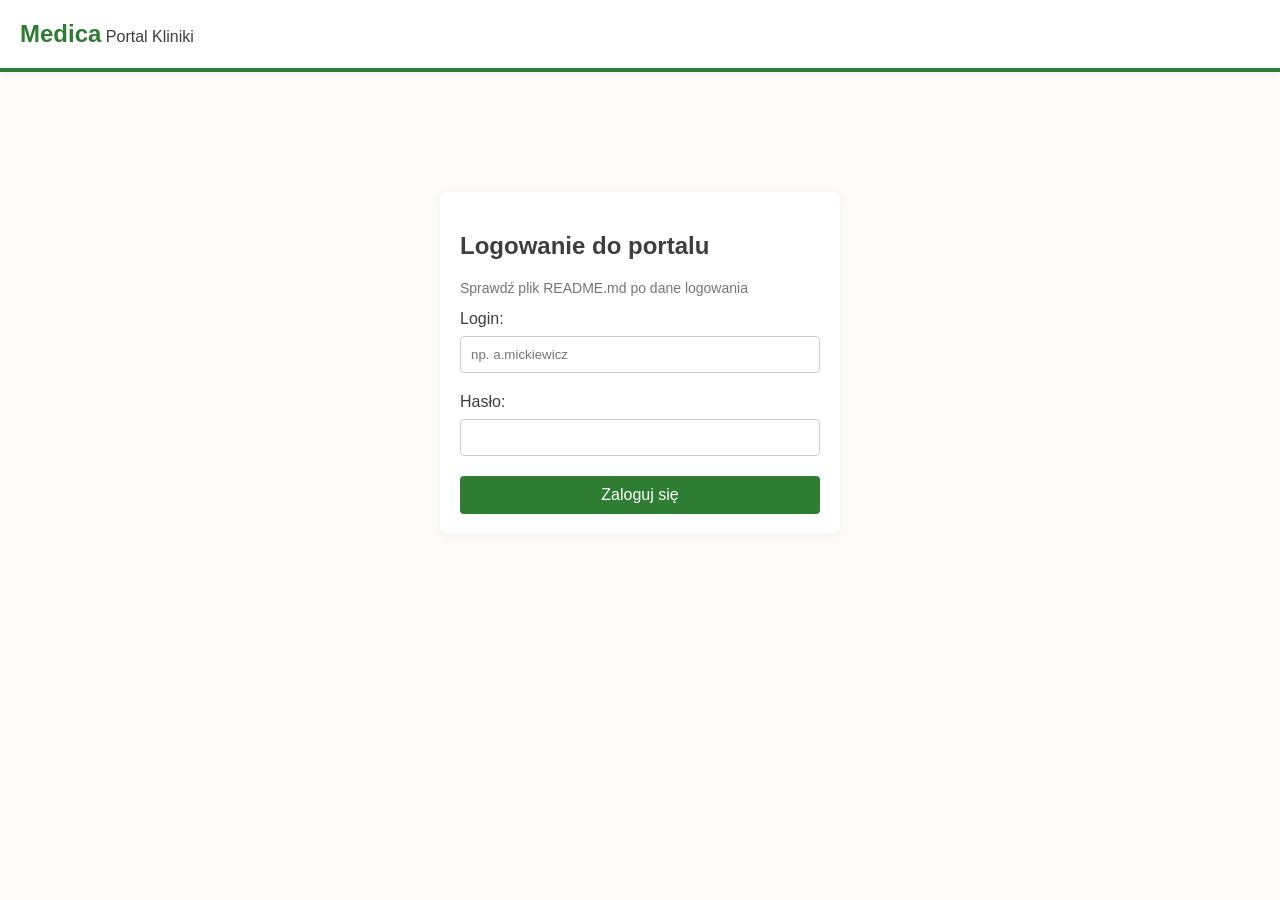
==== index.html @ 2a31a49c "Implement Medica Clinic Portal" ====
<!DOCTYPE html>
<html lang="pl">
<head>
    <meta charset="UTF-8">
    <meta name="viewport" content="width=device-width, initial-scale=1.0">
    <title>Medica - Logowanie</title>
    <link rel="stylesheet" href="css/style.css">
</head>
<body>
    <header>
        <div class="logo"><span>Medica</span> Portal Kliniki</div>
    </header>

    <div class="container login-container">
        <div class="card">
            <h2>Logowanie do portalu</h2>
            <p style="color:var(--text-muted); font-size: 14px;">Sprawdź plik README.md po dane logowania</p>
            <div id="login-error" class="error-msg hidden">Nieprawidłowy login lub hasło.</div>
            
            <form id="login-form">
                <label>Login:</label>
                <input type="text" id="username" required placeholder="np. a.mickiewicz">
                
                <label>Hasło:</label>
                <input type="password" id="password" required>
                
                <button type="submit" style="width: 100%;">Zaloguj się</button>
            </form>
        </div>
    </div>

    <script src="js/data.js"></script>
    <script src="js/app.js"></script>
    <script>
        document.getElementById('login-form').addEventListener('submit', function(e) {
            e.preventDefault();
            const userBox = document.getElementById('username').value.trim();
            const passBox = document.getElementById('password').value;
            const error = document.getElementById('login-error');

            const user = clinicData.users.find(u => u.username === userBox && u.password === passBox);

            if (user) {
                // remove sensitive data
                const safeUser = { ...user };
                delete safeUser.password;
                localStorage.setItem('medicaUser', JSON.stringify(safeUser));
                
                if (user.role === 'patient') {
                    window.location.href = 'patient.html';
                } else {
                    window.location.href = 'doctor.html';
                }
            } else {
                error.classList.remove('hidden');
            }
        });
    </script>
</body>
</html>
---- css/style.css ----
:root {
    --bg-color: #FDFBF7; /* Beige background */
    --card-bg: #FFFFFF;
    --primary-color: #2E7D32; /* Green accent */
    --primary-light: #A5D6A7;
    --text-main: #3E3E3E;
    --text-muted: #757575;
    --border-color: #E0E0E0;
    --danger: #D32F2F;
}

body {
    font-family: 'Segoe UI', Tahoma, Geneva, Verdana, sans-serif;
    background-color: var(--bg-color);
    color: var(--text-main);
    margin: 0;
    padding: 0;
}

.container {
    max-width: 1200px;
    margin: 0 auto;
    padding: 20px;
}

header {
    background-color: var(--card-bg);
    padding: 20px;
    box-shadow: 0 2px 4px rgba(0,0,0,0.05);
    display: flex;
    justify-content: space-between;
    align-items: center;
    border-bottom: 4px solid var(--primary-color);
}

.logo span {
    color: var(--primary-color);
    font-weight: bold;
    font-size: 24px;
}

button {
    background-color: var(--primary-color);
    color: white;
    border: none;
    padding: 10px 20px;
    border-radius: 4px;
    cursor: pointer;
    font-size: 16px;
    transition: background-color 0.2s;
}

button:hover {
    background-color: #1B5E20;
}

button.secondary {
    background-color: transparent;
    color: var(--primary-color);
    border: 1px solid var(--primary-color);
}

button.secondary:hover {
    background-color: var(--primary-light);
    color: #1B5E20;
}

.card {
    background: var(--card-bg);
    border-radius: 8px;
    padding: 20px;
    margin-bottom: 20px;
    box-shadow: 0 2px 8px rgba(0,0,0,0.05);
}

input[type="text"], input[type="password"], input[type="date"] {
    width: 100%;
    padding: 10px;
    margin: 8px 0 20px 0;
    display: inline-block;
    border: 1px solid #ccc;
    border-radius: 4px;
    box-sizing: border-box;
    font-family: inherit;
}

.login-container {
    max-width: 400px;
    margin: 100px auto;
}

.dashboard-grid {
    display: grid;
    grid-template-columns: 1fr 1fr;
    gap: 20px;
}

@media (max-width: 768px) {
    .dashboard-grid {
        grid-template-columns: 1fr;
    }
}

.data-table {
    width: 100%;
    border-collapse: collapse;
}

.data-table th, .data-table td {
    border-bottom: 1px solid var(--border-color);
    padding: 12px 8px;
    text-align: left;
}

.data-table th {
    color: var(--text-muted);
    font-weight: 500;
}

.tag {
    display: inline-block;
    padding: 4px 8px;
    border-radius: 12px;
    font-size: 12px;
    background: var(--primary-light);
    color: #1B5E20;
}

.hidden {
    display: none !important;
}

.error-msg {
    color: var(--danger);
    margin-bottom: 10px;
    font-size: 14px;
}

/* Modal for DOCTOR */
.modal {
    display: none; 
    position: fixed; 
    z-index: 10; 
    left: 0;
    top: 0;
    width: 100%; 
    height: 100%; 
    background-color: rgba(0,0,0,0.4); 
}

.modal-content {
    background-color: var(--card-bg);
    margin: 15% auto; 
    padding: 20px;
    border: 1px solid #888;
    width: 300px;
    border-radius: 8px;
}
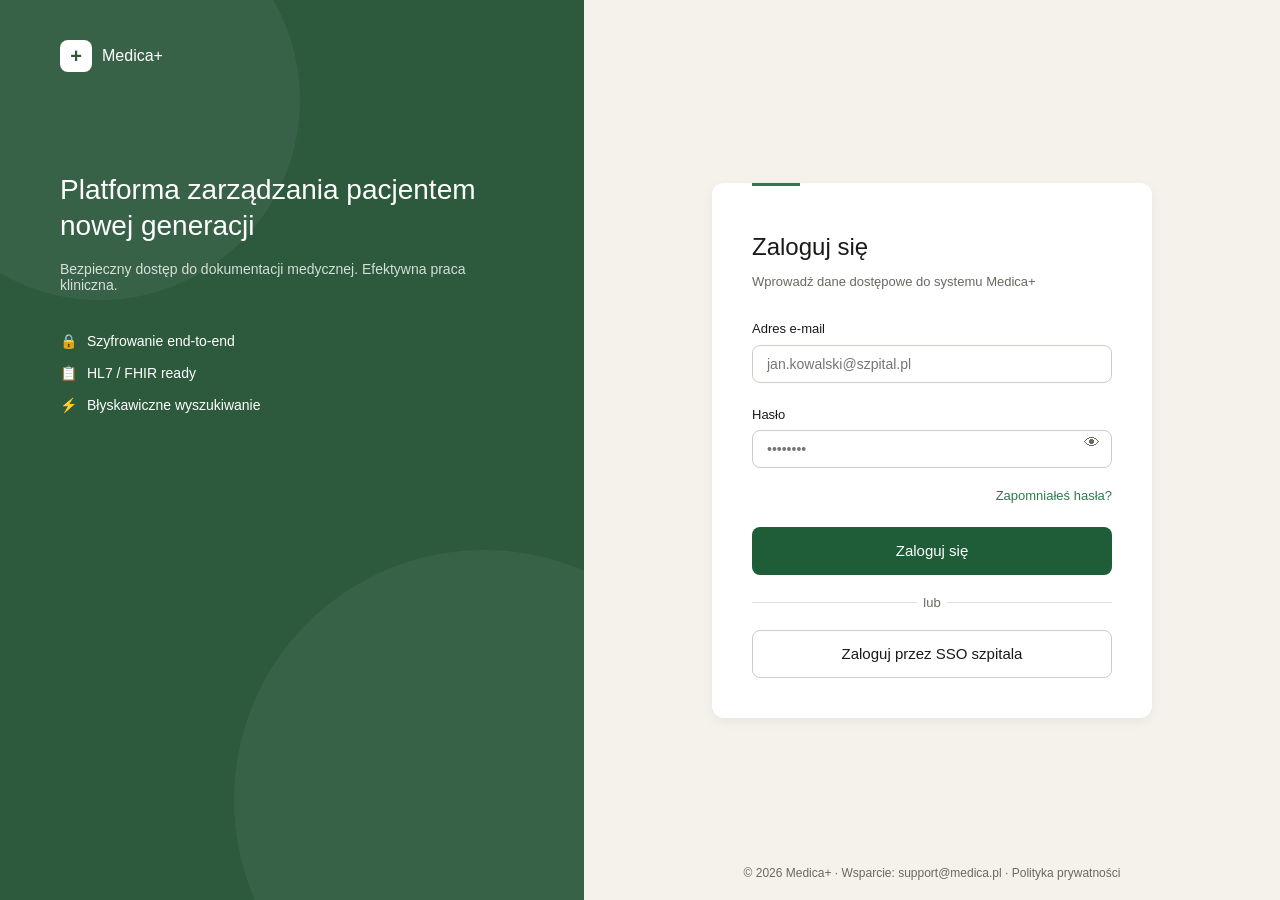
==== commit 20540036: "Apply specific design layout to login and patient profile screens" ====
--- a/index.html
+++ b/index.html
@@ -3,29 +3,66 @@
 <head>
     <meta charset="UTF-8">
     <meta name="viewport" content="width=device-width, initial-scale=1.0">
-    <title>Medica - Logowanie</title>
+    <title>Medica+ | Logowanie</title>
     <link rel="stylesheet" href="css/style.css">
 </head>
-<body>
-    <header>
-        <div class="logo"><span>Medica</span> Portal Kliniki</div>
-    </header>
-
-    <div class="container login-container">
-        <div class="card">
-            <h2>Logowanie do portalu</h2>
-            <p style="color:var(--text-muted); font-size: 14px;">Sprawdź plik README.md po dane logowania</p>
-            <div id="login-error" class="error-msg hidden">Nieprawidłowy login lub hasło.</div>
+<body style="margin:0; overflow:hidden;">
+    <div class="split-screen">
+        <div class="split-left">
+            <div class="bg-circle c1"></div>
+            <div class="bg-circle c2"></div>
             
-            <form id="login-form">
-                <label>Login:</label>
-                <input type="text" id="username" required placeholder="np. a.mickiewicz">
+            <div style="display:flex; align-items:center; gap:10px; font-weight:500; position:relative; z-index:2;">
+                <div style="background:white; color:#2D5A3D; width:32px; height:32px; display:flex; align-items:center; justify-content:center; border-radius:8px; font-size:20px; font-weight:bold;">+</div>
+                <span>Medica+</span>
+            </div>
+            
+            <div class="split-left-content">
+                <h1>Platforma zarządzania pacjentem nowej generacji</h1>
+                <p>Bezpieczny dostęp do dokumentacji medycznej. Efektywna praca kliniczna.</p>
                 
-                <label>Hasło:</label>
-                <input type="password" id="password" required>
+                <ul class="feature-list">
+                    <li><span>🔒</span> Szyfrowanie end-to-end</li>
+                    <li><span>📋</span> HL7 / FHIR ready</li>
+                    <li><span>⚡</span> Błyskawiczne wyszukiwanie</li>
+                </ul>
+            </div>
+        </div>
+        
+        <div class="split-right">
+            <div class="login-card">
+                <div class="login-accent-bar"></div>
+                <h2>Zaloguj się</h2>
+                <p class="subtitle">Wprowadź dane dostępowe do systemu Medica+</p>
                 
-                <button type="submit" style="width: 100%;">Zaloguj się</button>
-            </form>
+                <div id="login-error" class="error-msg hidden">Nieprawidłowy login lub hasło.</div>
+                
+                <form id="login-form">
+                    <label style="font-size:13px; font-weight:500;">Adres e-mail</label>
+                    <input type="text" id="username" required placeholder="jan.kowalski@szpital.pl" style="margin-bottom:16px;">
+                    
+                    <div style="display:flex; justify-content:space-between; align-items:center; margin-top:8px;">
+                        <label style="font-size:13px; font-weight:500;">Hasło</label>
+                    </div>
+                    <div style="position:relative;">
+                        <input type="password" id="password" required placeholder="••••••••" style="padding-right:40px;">
+                        <!-- simple eye icon representation -->
+                        <span style="position:absolute; right:12px; top:12px; color:var(--medica-text-secondary); cursor:pointer;">👁</span>
+                    </div>
+                    
+                    <a href="#" style="font-size:13px; display:block; text-align:right; margin-bottom:24px;">Zapomniałeś hasła?</a>
+                    
+                    <button type="submit" style="width: 100%; height:48px; border-radius:8px; font-size:15px;">Zaloguj się</button>
+                    
+                    <div class="separator">lub</div>
+                    
+                    <button type="button" class="secondary" style="width: 100%; height:48px; border-radius:8px; font-size:15px; border-color:#D0CCC4;">Zaloguj przez SSO szpitala</button>
+                </form>
+            </div>
+            
+            <div class="login-footer">
+                © 2026 Medica+ · Wsparcie: support@medica.pl · Polityka prywatności
+            </div>
         </div>
     </div>
 
@@ -41,7 +78,6 @@
             const user = clinicData.users.find(u => u.username === userBox && u.password === passBox);
 
             if (user) {
-                // remove sensitive data
                 const safeUser = { ...user };
                 delete safeUser.password;
                 localStorage.setItem('medicaUser', JSON.stringify(safeUser));
--- a/css/style.css
+++ b/css/style.css
@@ -1,18 +1,26 @@
 :root {
-    --bg-color: #FDFBF7; /* Beige background */
-    --card-bg: #FFFFFF;
-    --primary-color: #2E7D32; /* Green accent */
-    --primary-light: #A5D6A7;
-    --text-main: #3E3E3E;
-    --text-muted: #757575;
-    --border-color: #E0E0E0;
-    --danger: #D32F2F;
+    --medica-green-dark: #1F5C38;   
+    --medica-green-mid: #2D7A4F;    
+    --medica-green-light: #E8F5EE;  
+    --medica-green-text: #1B5E35;   
+    --medica-sidebar-bg: #FFFFFF;
+    --medica-page-bg: #F5F2EC;      
+    --medica-card-bg: #FFFFFF;
+    --medica-border: #E0DDD6;       
+    --medica-text-primary: #1A1A18;
+    --medica-text-secondary: #6B6860;
+    --medica-amber-bg: #FFF3E0;
+    --medica-amber-text: #B45309;
+    --medica-red-bg: #FEE2E2;
+    --medica-red-text: #991B1B;
+    
+    --bg-color: var(--medica-page-bg);
 }
 
 body {
     font-family: 'Segoe UI', Tahoma, Geneva, Verdana, sans-serif;
     background-color: var(--bg-color);
-    color: var(--text-main);
+    color: var(--medica-text-primary);
     margin: 0;
     padding: 0;
 }
@@ -23,107 +31,232 @@
     padding: 20px;
 }
 
-header {
-    background-color: var(--card-bg);
-    padding: 20px;
-    box-shadow: 0 2px 4px rgba(0,0,0,0.05);
-    display: flex;
-    justify-content: space-between;
-    align-items: center;
-    border-bottom: 4px solid var(--primary-color);
-}
-
-.logo span {
-    color: var(--primary-color);
-    font-weight: bold;
-    font-size: 24px;
+/* Base components */
+a {
+    color: var(--medica-green-mid);
+    text-decoration: none;
+}
+a:hover {
+    text-decoration: underline;
 }
 
 button {
-    background-color: var(--primary-color);
+    background-color: var(--medica-green-dark);
     color: white;
     border: none;
     padding: 10px 20px;
-    border-radius: 4px;
+    border-radius: 8px;
     cursor: pointer;
-    font-size: 16px;
-    transition: background-color 0.2s;
+    font-size: 14px;
+    font-weight: 500;
+    transition: background-color 0.2s, color 0.2s;
 }
 
 button:hover {
-    background-color: #1B5E20;
+    background-color: #16462A;
 }
 
 button.secondary {
     background-color: transparent;
-    color: var(--primary-color);
-    border: 1px solid var(--primary-color);
+    color: var(--medica-text-primary);
+    border: 1px solid var(--medica-border);
 }
 
 button.secondary:hover {
-    background-color: var(--primary-light);
-    color: #1B5E20;
+    background-color: #F9F9F9;
 }
 
 .card {
-    background: var(--card-bg);
+    background: var(--medica-card-bg);
     border-radius: 8px;
     padding: 20px;
     margin-bottom: 20px;
-    box-shadow: 0 2px 8px rgba(0,0,0,0.05);
+    box-shadow: 0 1px 3px rgba(0,0,0,0.05);
+    border: 1px solid var(--medica-border);
 }
 
 input[type="text"], input[type="password"], input[type="date"] {
     width: 100%;
-    padding: 10px;
+    padding: 10px 14px;
     margin: 8px 0 20px 0;
     display: inline-block;
-    border: 1px solid #ccc;
-    border-radius: 4px;
+    border: 1px solid #D0CCC4;
+    border-radius: 8px;
     box-sizing: border-box;
     font-family: inherit;
-}
-
-.login-container {
-    max-width: 400px;
-    margin: 100px auto;
-}
-
-.dashboard-grid {
-    display: grid;
-    grid-template-columns: 1fr 1fr;
-    gap: 20px;
-}
-
-@media (max-width: 768px) {
-    .dashboard-grid {
-        grid-template-columns: 1fr;
-    }
-}
-
+    font-size: 14px;
+}
+
+input:focus {
+    outline: none;
+    border-color: var(--medica-green-mid);
+}
+
+/* Custom Nav Header */
+.top-nav {
+    background-color: #FFFFFF;
+    border-bottom: 1px solid var(--medica-border);
+    height: 60px;
+    display: flex;
+    justify-content: space-between;
+    align-items: center;
+    padding: 0 24px;
+}
+
+.top-nav .logo {
+    display: flex;
+    align-items: center;
+    font-weight: 500;
+    font-size: 18px;
+}
+
+.top-nav .logo span.box {
+    display: inline-flex;
+    align-items: center;
+    justify-content: center;
+    width: 28px; height: 28px;
+    background: var(--medica-green-mid);
+    color: white;
+    border-radius: 6px;
+    margin-right: 10px;
+    font-weight: 600;
+}
+
+.top-nav .nav-links {
+    display: flex;
+    gap: 30px;
+}
+
+.top-nav .nav-links a {
+    color: var(--medica-text-secondary);
+    font-size: 14px;
+    padding: 20px 0;
+    text-decoration: none;
+}
+
+.top-nav .nav-links a.active {
+    color: var(--medica-text-primary);
+    border-bottom: 2px solid var(--medica-green-mid);
+    font-weight: 500;
+}
+
+.top-nav .user-profile {
+    display: flex;
+    align-items: center;
+    gap: 12px;
+    font-size: 14px;
+    font-weight: 500;
+}
+
+.top-nav .avatar {
+    width: 32px;
+    height: 32px;
+    border-radius: 50%;
+    background-color: var(--medica-green-light);
+    color: var(--medica-green-text);
+    display: flex;
+    align-items: center;
+    justify-content: center;
+    font-size: 12px;
+}
+
+/* Layout Setup */
+.layout-wrapper {
+    display: flex;
+    min-height: calc(100vh - 60px);
+}
+
+.sidebar {
+    width: 220px;
+    background: var(--medica-sidebar-bg);
+    border-right: 1px solid var(--medica-border);
+    padding: 20px 10px;
+}
+
+.sidebar-item {
+    display: flex;
+    align-items: center;
+    height: 40px;
+    padding-left: 16px;
+    margin-bottom: 4px;
+    border-radius: 8px;
+    color: var(--medica-text-secondary);
+    font-size: 14px;
+    cursor: pointer;
+    text-decoration: none;
+}
+
+.sidebar-item:hover {
+    background-color: #F9F9F9;
+}
+
+.sidebar-item.active {
+    background-color: var(--medica-green-light);
+    color: var(--medica-green-text);
+    font-weight: 500;
+}
+
+.sidebar-item.active::before {
+    content: "•";
+    color: var(--medica-green-mid);
+    font-size: 20px;
+    margin-right: 8px;
+}
+
+.main-content {
+    flex: 1;
+    padding: 24px 32px;
+}
+
+/* Data tables */
 .data-table {
     width: 100%;
     border-collapse: collapse;
 }
 
 .data-table th, .data-table td {
-    border-bottom: 1px solid var(--border-color);
-    padding: 12px 8px;
+    border-bottom: 1px solid var(--medica-border);
+    padding: 12px 10px;
     text-align: left;
+    font-size: 14px;
 }
 
 .data-table th {
-    color: var(--text-muted);
-    font-weight: 500;
-}
-
-.tag {
+    color: var(--medica-text-secondary);
+    font-weight: 500;
+    text-transform: uppercase;
+    font-size: 12px;
+}
+
+.data-table tbody tr:hover {
+    background-color: #FAFAFA;
+}
+
+/* Badges / Tags */
+.badge {
     display: inline-block;
-    padding: 4px 8px;
+    padding: 4px 10px;
     border-radius: 12px;
     font-size: 12px;
-    background: var(--primary-light);
-    color: #1B5E20;
+    font-weight: 500;
+}
+
+.badge-green { background: var(--medica-green-light); color: var(--medica-green-text); }
+.badge-amber { background: var(--medica-amber-bg); color: var(--medica-amber-text); }
+.badge-red { background: var(--medica-red-bg); color: var(--medica-red-text); }
+.badge-gray { background: #F3F4F6; color: #4B5563; }
+.badge-blue { background: #EFF6FF; color: #1D4ED8; }
+.badge-purple { background: #F3E8FF; color: #6D28D9; }
+
+.badge-icd {
+    background: var(--medica-green-light);
+    color: var(--medica-green-text);
+    font-family: monospace;
+    font-size: 12px;
+    border-radius: 6px;
+    padding: 4px 8px;
+    min-width: 40px;
+    text-align: center;
 }
 
 .hidden {
@@ -131,10 +264,274 @@
 }
 
 .error-msg {
-    color: var(--danger);
-    margin-bottom: 10px;
-    font-size: 14px;
-}
+    color: var(--medica-red-text);
+    background: var(--medica-red-bg);
+    padding: 10px;
+    border-radius: 6px;
+    margin-bottom: 15px;
+    font-size: 13px;
+}
+
+/* Login Split Screen */
+.split-screen {
+    display: flex;
+    height: 100vh;
+}
+
+.split-left {
+    width: 40%;
+    background-color: #2D5A3D;
+    color: white;
+    padding: 40px 60px;
+    position: relative;
+    overflow: hidden;
+}
+
+.split-left .bg-circle {
+    position: absolute;
+    border-radius: 50%;
+    background: rgba(255,255,255,0.05);
+}
+.split-left .c1 { width: 400px; height: 400px; top: -100px; left: -100px; }
+.split-left .c2 { width: 500px; height: 500px; bottom: -150px; right: -150px; }
+
+.split-left-content {
+    position: relative;
+    z-index: 2;
+    margin-top: 100px;
+}
+
+.split-left-content h1 {
+    font-size: 28px;
+    font-weight: 500;
+    line-height: 1.3;
+    margin-bottom: 16px;
+}
+
+.split-left-content p {
+    font-size: 14px;
+    opacity: 0.8;
+    margin-bottom: 40px;
+}
+
+.feature-list {
+    list-style: none;
+    padding: 0;
+}
+.feature-list li {
+    font-size: 14px;
+    margin-bottom: 16px;
+    display: flex;
+    align-items: center;
+    gap: 10px;
+}
+
+.split-right {
+    width: 60%;
+    background-color: var(--medica-page-bg);
+    display: flex;
+    flex-direction: column;
+    align-items: center;
+    justify-content: center;
+    position: relative;
+}
+
+.login-card {
+    background: white;
+    border-radius: 12px;
+    padding: 40px;
+    width: 360px;
+    box-shadow: 0 4px 12px rgba(0,0,0,0.05);
+    position: relative;
+}
+
+.login-accent-bar {
+    width: 48px;
+    height: 3px;
+    background: var(--medica-green-mid);
+    position: absolute;
+    top: 0;
+    left: 40px;
+}
+
+.login-card h2 {
+    font-weight: 500;
+    font-size: 24px;
+    margin: 10px 0 5px 0;
+}
+.login-card p.subtitle {
+    font-size: 13px;
+    color: var(--medica-text-secondary);
+    margin-bottom: 30px;
+}
+
+.login-footer {
+    position: absolute;
+    bottom: 20px;
+    font-size: 12px;
+    color: var(--medica-text-secondary);
+}
+
+.separator {
+    display: flex;
+    align-items: center;
+    text-align: center;
+    color: var(--medica-text-secondary);
+    font-size: 13px;
+    margin: 20px 0;
+}
+
+.separator::before, .separator::after {
+    content: '';
+    flex: 1;
+    border-bottom: 1px solid var(--medica-border);
+}
+.separator:not(:empty)::before { margin-right: .5em; }
+.separator:not(:empty)::after { margin-left: .5em; }
+
+/* Patient Header */
+.patient-header {
+    display: flex;
+    justify-content: space-between;
+    background: white;
+    padding: 24px;
+    border-radius: 8px;
+    border: 1px solid var(--medica-border);
+    margin-bottom: 24px;
+}
+
+.ph-left {
+    display: flex;
+    gap: 20px;
+}
+
+.ph-avatar {
+    width: 52px;
+    height: 52px;
+    border-radius: 50%;
+    background: #E5E7EB;
+    display: flex;
+    align-items: center;
+    justify-content: center;
+    font-size: 18px;
+    font-weight: 500;
+    color: #4B5563;
+}
+
+.ph-info h2 {
+    margin: 0 0 8px 0;
+    font-size: 22px;
+    font-weight: 500;
+}
+
+.ph-meta {
+    font-size: 13px;
+    color: var(--medica-text-secondary);
+    margin-bottom: 6px;
+    display: flex;
+    align-items: center;
+    gap: 8px;
+}
+
+.ph-tags {
+    margin-top: 12px;
+    display: flex;
+    gap: 8px;
+}
+
+.ph-right {
+    display: flex;
+    flex-direction: column;
+    gap: 10px;
+    min-width: 140px;
+}
+
+/* Metric Cards */
+.metrics-grid {
+    display: grid;
+    grid-template-columns: repeat(4, 1fr);
+    gap: 20px;
+    margin-bottom: 24px;
+}
+
+.metric-card {
+    background: white;
+    padding: 16px;
+    border-radius: 8px;
+    border: 1px solid var(--medica-border);
+}
+
+.metric-val {
+    font-size: 32px;
+    font-weight: 500;
+    margin-bottom: 4px;
+}
+
+.metric-label {
+    font-size: 13px;
+    color: var(--medica-text-secondary);
+}
+
+/* Vitals Grid */
+.vitals-grid {
+    display: grid;
+    grid-template-columns: 1fr 1fr;
+    gap: 16px;
+    margin-top: 16px;
+}
+
+.vital-item {
+    display: flex;
+    align-items: flex-start;
+    gap: 8px;
+}
+
+.vital-dot {
+    width: 8px; height: 8px;
+    border-radius: 50%;
+    margin-top: 8px;
+}
+.dot-yellow { background: #F59E0B; }
+.dot-green { background: #10B981; }
+
+.vital-info .val {
+    font-size: 28px;
+    font-weight: 500;
+    line-height: 1;
+}
+
+.vital-info .unit {
+    font-size: 13px;
+    color: var(--medica-text-secondary);
+    margin-top: 4px;
+}
+
+.allergy-row {
+    background: var(--medica-amber-bg);
+    color: var(--medica-amber-text);
+    padding: 12px;
+    border-radius: 6px;
+    margin-bottom: 8px;
+    font-size: 14px;
+    display: flex;
+    align-items: center;
+    gap: 8px;
+}
+
+/* Section headers */
+.section-header {
+    display: flex;
+    justify-content: space-between;
+    align-items: center;
+    margin-bottom: 16px;
+}
+
+.section-header h3 {
+    margin: 0;
+    font-weight: 500;
+    font-size: 16px;
+}
+
 
 /* Modal for DOCTOR */
 .modal {
